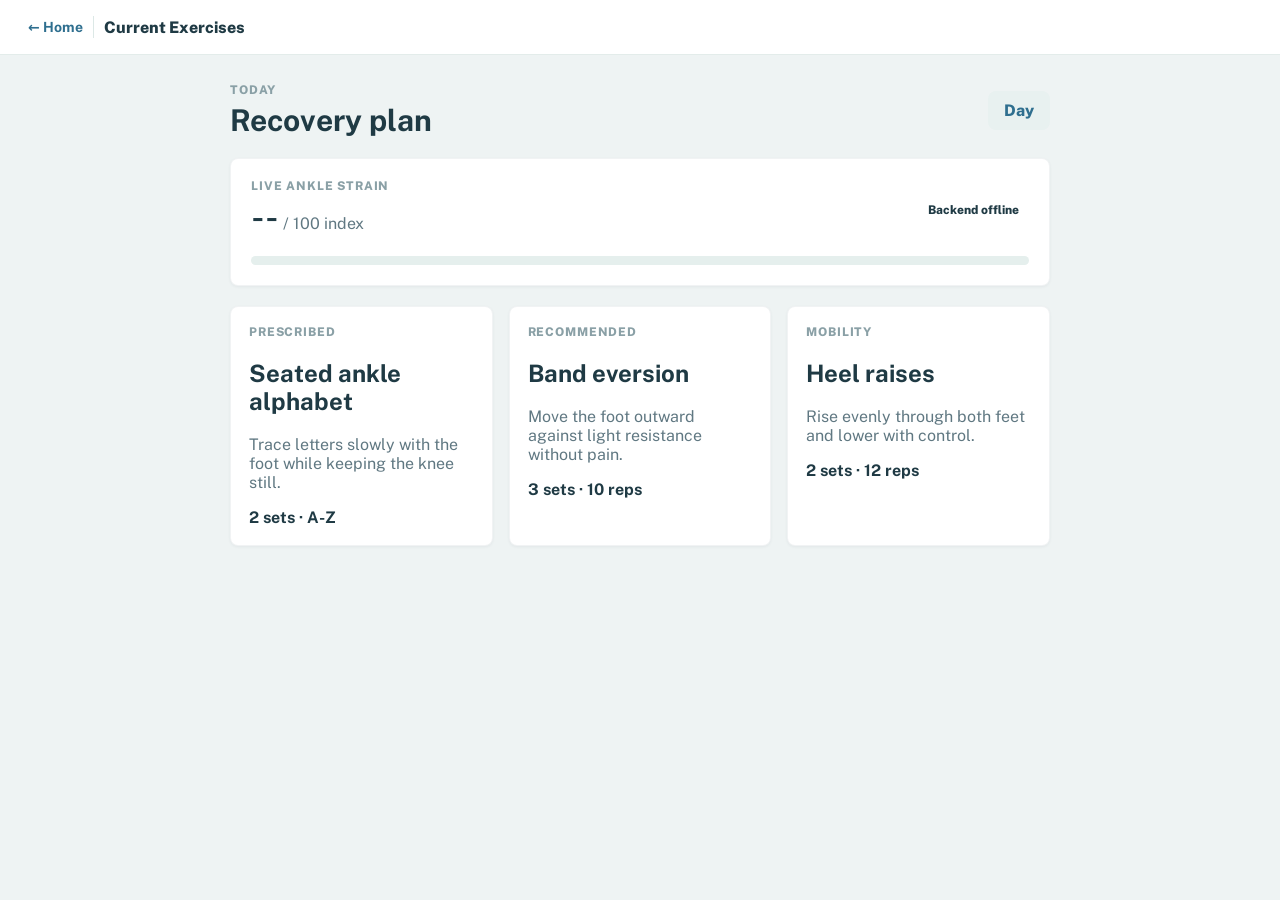
==== frontend/exercises.html @ 9216d20f "Initial GaitMate demo app" ====
<!doctype html>
<html lang="en">
  <head>
    <meta charset="utf-8">
    <meta name="viewport" content="width=device-width, initial-scale=1">
    <title>Exercises | GaitMate</title>
    <link rel="preconnect" href="https://fonts.googleapis.com">
    <link rel="preconnect" href="https://fonts.gstatic.com" crossorigin>
    <link href="https://fonts.googleapis.com/css2?family=Newsreader:opsz,wght@6..72,500;6..72,600&family=Public+Sans:wght@400;500;600;700;800&display=swap" rel="stylesheet">
    <link rel="stylesheet" href="css/styles.css">
  </head>
  <body>
    <main class="page">
      <header class="topbar">
        <div class="brand">
          <a class="back-link" href="index.html">← Home</a>
          <span class="divider"></span>
          <span class="page-title">Current Exercises</span>
        </div>
      </header>

      <section class="container narrow">
        <div class="row-between" style="margin-bottom:20px;">
          <div>
            <div class="kicker">Today</div>
            <h1 style="margin:5px 0 0; font-size:30px;">Recovery plan</h1>
          </div>
          <button class="secondary-button">Day</button>
        </div>

        <section class="card panel" style="margin-bottom:20px;">
          <div class="row-between">
            <div>
              <div class="kicker">Live ankle strain</div>
              <div style="margin-top:7px;">
                <span style="font-family:'Newsreader',serif; font-size:40px; font-weight:600;" data-live-value>--</span>
                <span class="subtle">/ 100 index</span>
              </div>
            </div>
            <span class="pill" data-live-label>Loading</span>
          </div>
          <div class="progress" style="margin-top:16px; color:#2a8a5f;">
            <span data-live-bar style="width:0"></span>
          </div>
        </section>

        <section class="exercise-grid">
          <article class="card exercise-card">
            <div class="kicker">Prescribed</div>
            <h2>Seated ankle alphabet</h2>
            <p class="subtle">Trace letters slowly with the foot while keeping the knee still.</p>
            <strong>2 sets · A-Z</strong>
          </article>
          <article class="card exercise-card">
            <div class="kicker">Recommended</div>
            <h2>Band eversion</h2>
            <p class="subtle">Move the foot outward against light resistance without pain.</p>
            <strong>3 sets · 10 reps</strong>
          </article>
          <article class="card exercise-card">
            <div class="kicker">Mobility</div>
            <h2>Heel raises</h2>
            <p class="subtle">Rise evenly through both feet and lower with control.</p>
            <strong>2 sets · 12 reps</strong>
          </article>
        </section>
      </section>
    </main>
    <script type="module" src="js/exercises.js"></script>
  </body>
</html>
---- frontend/css/styles.css ----
:root {
  --text: #1f3a44;
  --muted: #607882;
  --soft: #eef3f3;
  --card: #ffffff;
  --line: #dce8e6;
  --teal: #2f6f8f;
  --green: #2a8a5f;
  --yellow: #d9a32a;
  --orange: #e08a4a;
  --red: #d65a4a;
  font-family: "Public Sans", system-ui, -apple-system, BlinkMacSystemFont, "Segoe UI", sans-serif;
  color: var(--text);
  background: var(--soft);
}

* {
  box-sizing: border-box;
}

body {
  margin: 0;
  min-height: 100vh;
  background: var(--soft);
}

a {
  color: inherit;
}

button,
input,
textarea {
  font: inherit;
}

.page {
  min-height: 100vh;
}

.topbar {
  position: sticky;
  top: 0;
  z-index: 10;
  display: flex;
  align-items: center;
  justify-content: space-between;
  gap: 16px;
  padding: 16px 28px;
  background: #fff;
  border-bottom: 1px solid #e3ecea;
}

.brand,
.back-link,
.sensor-status {
  display: inline-flex;
  align-items: center;
  gap: 10px;
}

.brand-mark {
  display: grid;
  width: 30px;
  height: 30px;
  place-items: center;
  border-radius: 8px;
  background: var(--teal);
  color: #fff;
  font-weight: 800;
}

.brand-name,
.page-title {
  font-weight: 800;
}

.back-link {
  color: var(--teal);
  font-size: 14px;
  font-weight: 700;
  text-decoration: none;
}

.divider {
  width: 1px;
  height: 22px;
  background: #dce8e6;
}

.sensor-dot {
  width: 8px;
  height: 8px;
  border-radius: 999px;
  background: var(--green);
  box-shadow: 0 0 0 4px rgba(42, 138, 95, .16);
}

.sensor-status {
  color: #4f7d7c;
  font-size: 13px;
  font-weight: 700;
}

.container {
  width: min(1080px, calc(100% - 48px));
  margin: 0 auto;
  padding: 28px 0 44px;
}

.narrow {
  width: min(820px, calc(100% - 48px));
}

.headline {
  margin: 30px 0 8px;
  font-family: "Newsreader", Georgia, serif;
  font-size: clamp(34px, 7vw, 58px);
  font-weight: 600;
  line-height: 1;
}

.lede {
  max-width: 540px;
  margin: 0 0 30px;
  color: var(--muted);
  line-height: 1.55;
}

.card {
  background: var(--card);
  border: 1px solid rgba(31, 58, 68, .06);
  border-radius: 8px;
  box-shadow: 0 1px 3px rgba(31, 58, 68, .06);
}

.tile-grid {
  display: grid;
  grid-template-columns: repeat(3, minmax(0, 1fr));
  gap: 18px;
}

.tile {
  display: grid;
  gap: 14px;
  padding: 16px;
  text-decoration: none;
  transition: transform .18s ease, box-shadow .18s ease;
}

.tile:hover {
  transform: translateY(-3px);
  box-shadow: 0 10px 28px rgba(31, 58, 68, .12);
}

.tile-media {
  display: grid;
  min-height: 150px;
  place-items: center;
  border-radius: 8px;
  background: #f7fbfa;
  overflow: hidden;
}

.tile-media img {
  max-width: 100%;
  max-height: 150px;
  object-fit: contain;
}

.pattern {
  background: repeating-linear-gradient(45deg, #e2eceb, #e2eceb 11px, #edf4f3 11px, #edf4f3 22px);
}

.tile-title-row,
.row-between {
  display: flex;
  align-items: center;
  justify-content: space-between;
  gap: 12px;
}

.kicker {
  color: #8aa0a6;
  font-size: 12px;
  font-weight: 800;
  letter-spacing: .07em;
  text-transform: uppercase;
}

.subtle {
  color: var(--muted);
}

.primary-button,
.secondary-button,
.icon-button {
  border: 0;
  border-radius: 8px;
  cursor: pointer;
  font-weight: 800;
}

.primary-button {
  padding: 13px 30px;
  color: #fff;
  background: var(--teal);
}

.secondary-button {
  padding: 10px 16px;
  color: var(--teal);
  background: #e8f1f0;
}

.icon-button {
  width: 34px;
  height: 34px;
  color: var(--muted);
  background: #fff;
  border: 1px solid var(--line);
}

.dashboard-grid {
  display: grid;
  grid-template-columns: 1.05fr 1fr;
  gap: 24px;
  align-items: start;
}

.panel {
  padding: 20px;
}

.ankle-wrap {
  position: relative;
  margin-top: 14px;
}

.ankle-wrap img {
  display: block;
  width: 100%;
  border-radius: 8px;
}

.pin {
  position: absolute;
  display: grid;
  width: 30px;
  height: 30px;
  place-items: center;
  border: 3px solid #fff;
  border-radius: 50%;
  color: #fff;
  font-size: 13px;
  font-weight: 800;
  transform: translate(-50%, -50%);
  box-shadow: 0 2px 8px rgba(0, 0, 0, .22);
}

.pin:nth-of-type(1) {
  left: 56%;
  top: 54%;
}

.pin:nth-of-type(2) {
  left: 40%;
  top: 73%;
}

.pin:nth-of-type(3) {
  left: 33%;
  top: 57%;
}

.legend,
.stat-row {
  display: flex;
  flex-wrap: wrap;
  gap: 12px 18px;
}

.legend {
  margin-top: 16px;
  padding-top: 14px;
  border-top: 1px solid #edf3f2;
  color: var(--muted);
  font-size: 12px;
}

.swatch {
  display: inline-block;
  width: 11px;
  height: 11px;
  margin-right: 6px;
  border-radius: 3px;
  vertical-align: -1px;
}

.ligament-list {
  display: grid;
  gap: 14px;
}

.ligament-card {
  padding: 18px 20px;
  border-left: 6px solid var(--green);
}

.pill {
  display: inline-flex;
  align-items: center;
  gap: 6px;
  padding: 5px 10px;
  border-radius: 999px;
  font-size: 12px;
  font-weight: 800;
}

.progress {
  height: 9px;
  border-radius: 999px;
  background: #e5efed;
  overflow: hidden;
}

.progress span {
  display: block;
  height: 100%;
  border-radius: inherit;
  background: currentColor;
}

.overall {
  margin-top: 24px;
  padding: 24px;
}

.scale {
  position: relative;
  height: 16px;
  margin: 18px 10px 12px;
  border-radius: 999px;
  background: linear-gradient(90deg, var(--green), #8fbf4f 30%, var(--yellow) 58%, var(--orange) 78%, var(--red));
}

.scale-marker {
  position: absolute;
  top: 50%;
  left: 0;
  width: 26px;
  height: 26px;
  border: 4px solid var(--green);
  border-radius: 50%;
  background: #fff;
  transform: translate(-50%, -50%);
  box-shadow: 0 2px 8px rgba(0, 0, 0, .2);
}

.scale-labels {
  display: flex;
  justify-content: space-between;
  color: #81979d;
  font-size: 12px;
}

.note {
  padding: 13px 16px;
  border-radius: 8px;
  background: #e7f3ed;
  color: #3d5960;
  line-height: 1.5;
}

.exercise-grid,
.stats-grid {
  display: grid;
  grid-template-columns: repeat(3, minmax(0, 1fr));
  gap: 16px;
}

.exercise-card,
.stat-card {
  padding: 18px;
}

.table-wrap {
  overflow-x: auto;
}

table {
  width: 100%;
  min-width: 620px;
  border-collapse: collapse;
}

th,
td {
  padding: 14px 18px;
  text-align: left;
  border-top: 1px solid #edf3f2;
}

th {
  color: #81979d;
  font-size: 11px;
  letter-spacing: .06em;
  text-transform: uppercase;
  background: #f7faf9;
}

.status-message {
  margin: 18px 0;
  color: var(--muted);
}

.error {
  color: var(--red);
}

@media (max-width: 820px) {
  .topbar,
  .tile-title-row,
  .row-between {
    align-items: flex-start;
  }

  .topbar {
    flex-direction: column;
  }

  .tile-grid,
  .dashboard-grid,
  .exercise-grid,
  .stats-grid {
    grid-template-columns: 1fr;
  }

  .container,
  .narrow {
    width: min(100% - 28px, 1080px);
  }
}
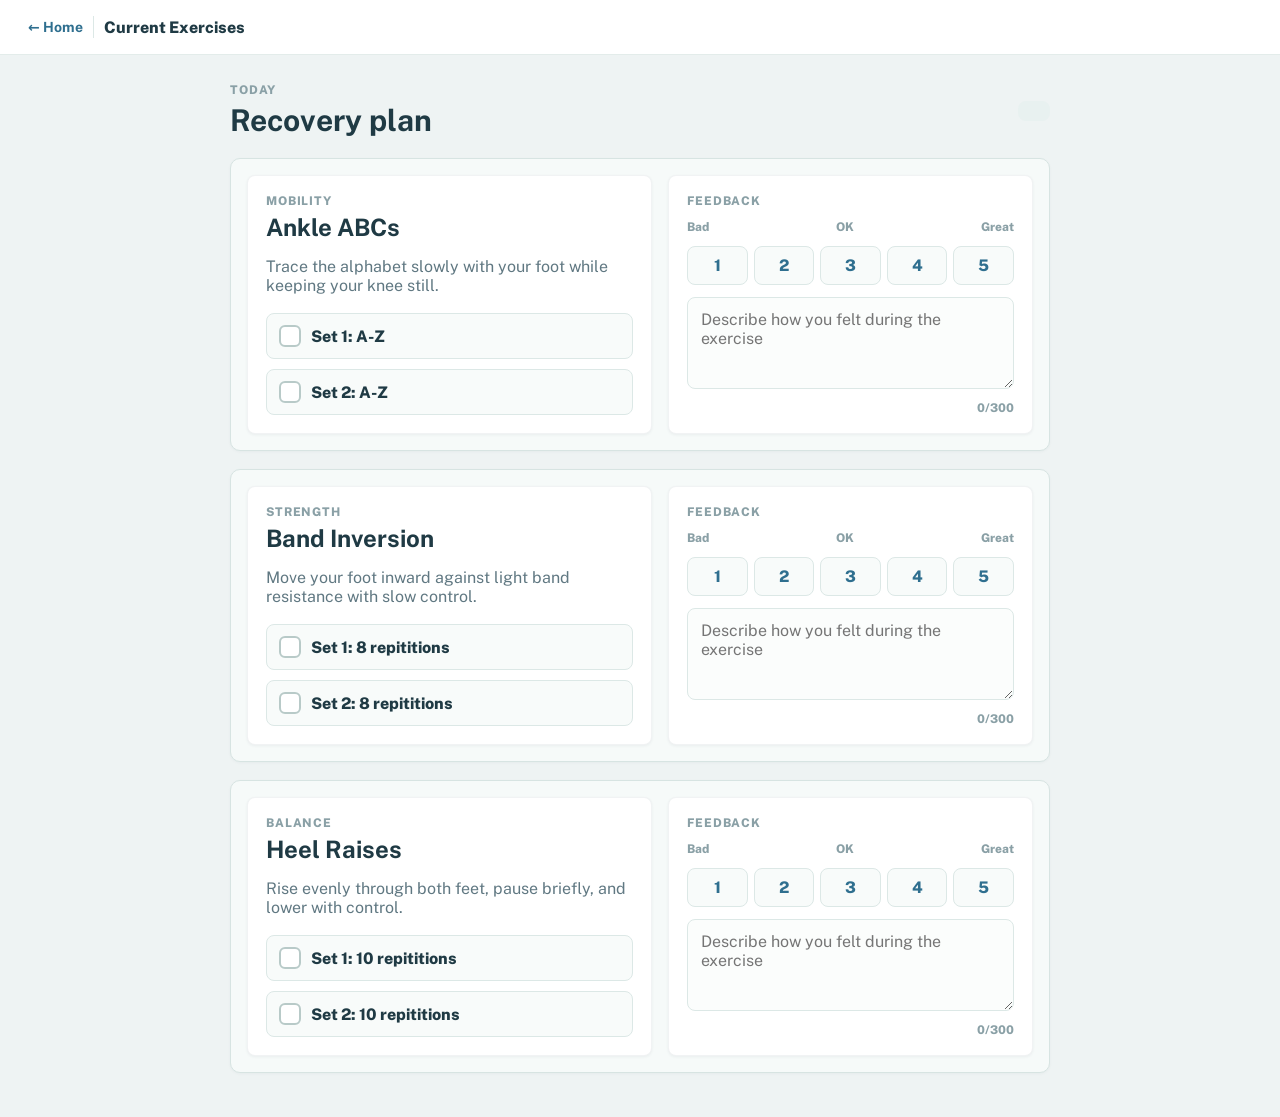
==== commit 1c693f88: "Made a bunch of UIUX changes, removed and added stuff" ====
--- a/frontend/exercises.html
+++ b/frontend/exercises.html
@@ -25,44 +25,117 @@
             <div class="kicker">Today</div>
             <h1 style="margin:5px 0 0; font-size:30px;">Recovery plan</h1>
           </div>
-          <button class="secondary-button">Day</button>
+          <button class="secondary-button"></button>
         </div>
 
-        <section class="card panel" style="margin-bottom:20px;">
-          <div class="row-between">
-            <div>
-              <div class="kicker">Live ankle strain</div>
-              <div style="margin-top:7px;">
-                <span style="font-family:'Newsreader',serif; font-size:40px; font-weight:600;" data-live-value>--</span>
-                <span class="subtle">/ 100 index</span>
+        <section class="exercise-stack">
+          <div class="exercise-group exercise-row" data-exercise="ankle-abcs">
+            <article class="card exercise-card">
+              <div class="kicker">Mobility</div>
+              <h2>Ankle ABCs</h2>
+              <p class="subtle">Trace the alphabet slowly with your foot while keeping your knee still.</p>
+              <div class="set-list">
+                <button class="set-toggle" type="button" data-set="1" aria-pressed="false">
+                  <span class="set-box" aria-hidden="true"></span>
+                  <span>Set 1: A-Z</span>
+                </button>
+                <button class="set-toggle" type="button" data-set="2" aria-pressed="false">
+                  <span class="set-box" aria-hidden="true"></span>
+                  <span>Set 2: A-Z</span>
+                </button>
               </div>
-            </div>
-            <span class="pill" data-live-label>Loading</span>
+            </article>
+
+            <aside class="card feedback-card">
+              <div class="kicker">Feedback</div>
+              <div class="rating-labels">
+                <span>Bad</span>
+                <span>OK</span>
+                <span>Great</span>
+              </div>
+              <div class="rating-bar" aria-label="Rate Ankle ABCs">
+                <button type="button" data-rating="1" aria-pressed="false">1</button>
+                <button type="button" data-rating="2" aria-pressed="false">2</button>
+                <button type="button" data-rating="3" aria-pressed="false">3</button>
+                <button type="button" data-rating="4" aria-pressed="false">4</button>
+                <button type="button" data-rating="5" aria-pressed="false">5</button>
+              </div>
+              <textarea class="field-control feedback-text" maxlength="300" placeholder="Describe how you felt during the exercise"></textarea>
+              <div class="char-count" data-count>0/300</div>
+            </aside>
           </div>
-          <div class="progress" style="margin-top:16px; color:#2a8a5f;">
-            <span data-live-bar style="width:0"></span>
+
+          <div class="exercise-group exercise-row" data-exercise="band-inversion">
+            <article class="card exercise-card">
+              <div class="kicker">Strength</div>
+              <h2>Band Inversion</h2>
+              <p class="subtle">Move your foot inward against light band resistance with slow control.</p>
+              <div class="set-list">
+                <button class="set-toggle" type="button" data-set="1" aria-pressed="false">
+                  <span class="set-box" aria-hidden="true"></span>
+                  <span>Set 1: 8 repititions</span>
+                </button>
+                <button class="set-toggle" type="button" data-set="2" aria-pressed="false">
+                  <span class="set-box" aria-hidden="true"></span>
+                  <span>Set 2: 8 repititions</span>
+                </button>
+              </div>
+            </article>
+
+            <aside class="card feedback-card">
+              <div class="kicker">Feedback</div>
+              <div class="rating-labels">
+                <span>Bad</span>
+                <span>OK</span>
+                <span>Great</span>
+              </div>
+              <div class="rating-bar" aria-label="Rate Band Inversion">
+                <button type="button" data-rating="1" aria-pressed="false">1</button>
+                <button type="button" data-rating="2" aria-pressed="false">2</button>
+                <button type="button" data-rating="3" aria-pressed="false">3</button>
+                <button type="button" data-rating="4" aria-pressed="false">4</button>
+                <button type="button" data-rating="5" aria-pressed="false">5</button>
+              </div>
+              <textarea class="field-control feedback-text" maxlength="300" placeholder="Describe how you felt during the exercise"></textarea>
+              <div class="char-count" data-count>0/300</div>
+            </aside>
           </div>
-        </section>
 
-        <section class="exercise-grid">
-          <article class="card exercise-card">
-            <div class="kicker">Prescribed</div>
-            <h2>Seated ankle alphabet</h2>
-            <p class="subtle">Trace letters slowly with the foot while keeping the knee still.</p>
-            <strong>2 sets · A-Z</strong>
-          </article>
-          <article class="card exercise-card">
-            <div class="kicker">Recommended</div>
-            <h2>Band eversion</h2>
-            <p class="subtle">Move the foot outward against light resistance without pain.</p>
-            <strong>3 sets · 10 reps</strong>
-          </article>
-          <article class="card exercise-card">
-            <div class="kicker">Mobility</div>
-            <h2>Heel raises</h2>
-            <p class="subtle">Rise evenly through both feet and lower with control.</p>
-            <strong>2 sets · 12 reps</strong>
-          </article>
+          <div class="exercise-group exercise-row" data-exercise="heel-raises">
+            <article class="card exercise-card">
+              <div class="kicker">Balance</div>
+              <h2>Heel Raises</h2>
+              <p class="subtle">Rise evenly through both feet, pause briefly, and lower with control.</p>
+              <div class="set-list">
+                <button class="set-toggle" type="button" data-set="1" aria-pressed="false">
+                  <span class="set-box" aria-hidden="true"></span>
+                  <span>Set 1: 10 repititions</span>
+                </button>
+                <button class="set-toggle" type="button" data-set="2" aria-pressed="false">
+                  <span class="set-box" aria-hidden="true"></span>
+                  <span>Set 2: 10 repititions</span>
+                </button>
+              </div>
+            </article>
+
+            <aside class="card feedback-card">
+              <div class="kicker">Feedback</div>
+              <div class="rating-labels">
+                <span>Bad</span>
+                <span>OK</span>
+                <span>Great</span>
+              </div>
+              <div class="rating-bar" aria-label="Rate Heel Raises">
+                <button type="button" data-rating="1" aria-pressed="false">1</button>
+                <button type="button" data-rating="2" aria-pressed="false">2</button>
+                <button type="button" data-rating="3" aria-pressed="false">3</button>
+                <button type="button" data-rating="4" aria-pressed="false">4</button>
+                <button type="button" data-rating="5" aria-pressed="false">5</button>
+              </div>
+              <textarea class="field-control feedback-text" maxlength="300" placeholder="Describe how you felt during the exercise"></textarea>
+              <div class="char-count" data-count>0/300</div>
+            </aside>
+          </div>
         </section>
       </section>
     </main>
--- a/frontend/css/styles.css
+++ b/frontend/css/styles.css
@@ -202,9 +202,13 @@
 }
 
 .primary-button {
+  display: inline-flex;
+  align-items: center;
+  justify-content: center;
   padding: 13px 30px;
   color: #fff;
   background: var(--teal);
+  text-decoration: none;
 }
 
 .secondary-button {
@@ -219,6 +223,42 @@
   color: var(--muted);
   background: #fff;
   border: 1px solid var(--line);
+}
+
+.demo-controls {
+  display: flex;
+  align-items: center;
+  justify-content: space-between;
+  gap: 14px;
+  margin: 0 0 20px;
+  padding: 12px 14px;
+  border: 1px solid var(--line);
+  border-radius: 8px;
+  background: rgba(255, 255, 255, .72);
+}
+
+.demo-button-group {
+  display: inline-flex;
+  gap: 6px;
+  padding: 3px;
+  border-radius: 8px;
+  background: #e8f1f0;
+}
+
+.demo-button {
+  border: 0;
+  border-radius: 7px;
+  padding: 8px 13px;
+  color: #4d6870;
+  background: transparent;
+  cursor: pointer;
+  font-weight: 800;
+}
+
+.demo-button.is-active {
+  color: #fff;
+  background: var(--teal);
+  box-shadow: 0 1px 3px rgba(31, 58, 68, .16);
 }
 
 .dashboard-grid {
@@ -372,14 +412,235 @@
   line-height: 1.5;
 }
 
-.exercise-grid,
+.center-actions {
+  display: flex;
+  justify-content: center;
+  margin-top: 28px;
+}
+
+.linkedin-card {
+  display: flex;
+  align-items: center;
+  justify-content: space-between;
+  gap: 16px;
+  margin-top: 24px;
+  padding: 18px 20px;
+  border: 1px solid var(--line);
+  border-radius: 8px;
+  background: rgba(255, 255, 255, .78);
+}
+
+.linkedin-card h2 {
+  margin: 4px 0 0;
+  font-size: 18px;
+}
+
+.monitoring-graph-card {
+  margin-top: 24px;
+  padding: 16px;
+  border: 1px solid var(--line);
+  border-radius: 8px;
+  background: rgba(255, 255, 255, .78);
+  box-shadow: 0 1px 3px rgba(31, 58, 68, .05);
+}
+
+.monitoring-graph-card img {
+  display: block;
+  width: 100%;
+  border-radius: 6px;
+}
+
+.graph-summary {
+  margin-top: 14px;
+}
+
+.graph-summary h2 {
+  margin: 0;
+  font-size: 20px;
+}
+
+.graph-summary p {
+  margin: 4px 0 0;
+  color: var(--muted);
+  font-size: 13px;
+  font-weight: 700;
+}
+
+.contact-card {
+  display: grid;
+  gap: 12px;
+  padding: 24px;
+}
+
+.field-label {
+  color: var(--text);
+  font-size: 13px;
+  font-weight: 800;
+}
+
+.field-control {
+  width: 100%;
+  border: 1px solid var(--line);
+  border-radius: 8px;
+  padding: 12px 13px;
+  color: var(--text);
+  background: #fbfdfc;
+  outline: none;
+}
+
+.field-control:focus {
+  border-color: #9fc3d4;
+  box-shadow: 0 0 0 3px rgba(47, 111, 143, .12);
+}
+
+.contact-actions {
+  display: flex;
+  align-items: center;
+  flex-wrap: wrap;
+  gap: 14px;
+  margin-top: 8px;
+}
+
+.success-message {
+  margin: 0;
+  color: var(--green);
+  font-weight: 800;
+}
+
+.exercise-stack {
+  display: grid;
+  gap: 18px;
+}
+
+.exercise-row {
+  display: grid;
+  grid-template-columns: minmax(0, 1fr) minmax(280px, .9fr);
+  gap: 16px;
+  align-items: stretch;
+}
+
+.exercise-group {
+  padding: 16px;
+  border: 1px solid #d7e4e2;
+  border-radius: 10px;
+  background: #f6faf9;
+  box-shadow: 0 1px 3px rgba(31, 58, 68, .04);
+}
+
+.exercise-card,
+.feedback-card {
+  padding: 18px;
+}
+
+.exercise-card h2,
+.feedback-card h2 {
+  margin: 5px 0 8px;
+}
+
+.set-list {
+  display: grid;
+  gap: 10px;
+  margin-top: 18px;
+}
+
+.set-toggle {
+  display: flex;
+  align-items: center;
+  gap: 10px;
+  width: 100%;
+  border: 1px solid var(--line);
+  border-radius: 8px;
+  padding: 11px 12px;
+  color: var(--text);
+  background: #f8fbfa;
+  cursor: pointer;
+  font-weight: 800;
+  text-align: left;
+}
+
+.set-box {
+  display: grid;
+  width: 22px;
+  height: 22px;
+  place-items: center;
+  border: 2px solid #b8cac8;
+  border-radius: 6px;
+  color: #fff;
+  background: #fff;
+  transition: background .15s ease, border-color .15s ease;
+}
+
+.set-toggle.is-complete {
+  color: var(--green);
+  background: #edf7f2;
+  border-color: #c8e4d8;
+}
+
+.set-toggle.is-complete .set-box {
+  border-color: var(--green);
+  background: var(--green);
+}
+
+.set-toggle.is-complete .set-box::after {
+  content: "✓";
+  font-size: 14px;
+  font-weight: 900;
+  line-height: 1;
+}
+
+.feedback-card {
+  display: grid;
+  gap: 12px;
+}
+
+.rating-labels {
+  display: flex;
+  justify-content: space-between;
+  color: #8aa0a6;
+  font-size: 12px;
+  font-weight: 800;
+}
+
+.rating-bar {
+  display: grid;
+  grid-template-columns: repeat(5, minmax(0, 1fr));
+  gap: 6px;
+}
+
+.rating-bar button {
+  border: 1px solid var(--line);
+  border-radius: 8px;
+  padding: 9px 0;
+  color: var(--teal);
+  background: #f8fbfa;
+  cursor: pointer;
+  font-weight: 800;
+}
+
+.rating-bar button.is-selected {
+  border-color: var(--teal);
+  color: #fff;
+  background: var(--teal);
+}
+
+.feedback-text {
+  min-height: 92px;
+  resize: vertical;
+}
+
+.char-count {
+  justify-self: end;
+  color: #8aa0a6;
+  font-size: 12px;
+  font-weight: 800;
+}
+
 .stats-grid {
   display: grid;
   grid-template-columns: repeat(3, minmax(0, 1fr));
   gap: 16px;
 }
 
-.exercise-card,
 .stat-card {
   padding: 18px;
 }
@@ -431,9 +692,19 @@
 
   .tile-grid,
   .dashboard-grid,
-  .exercise-grid,
+  .exercise-row,
   .stats-grid {
     grid-template-columns: 1fr;
+  }
+
+  .demo-controls {
+    align-items: flex-start;
+    flex-direction: column;
+  }
+
+  .linkedin-card {
+    align-items: flex-start;
+    flex-direction: column;
   }
 
   .container,
